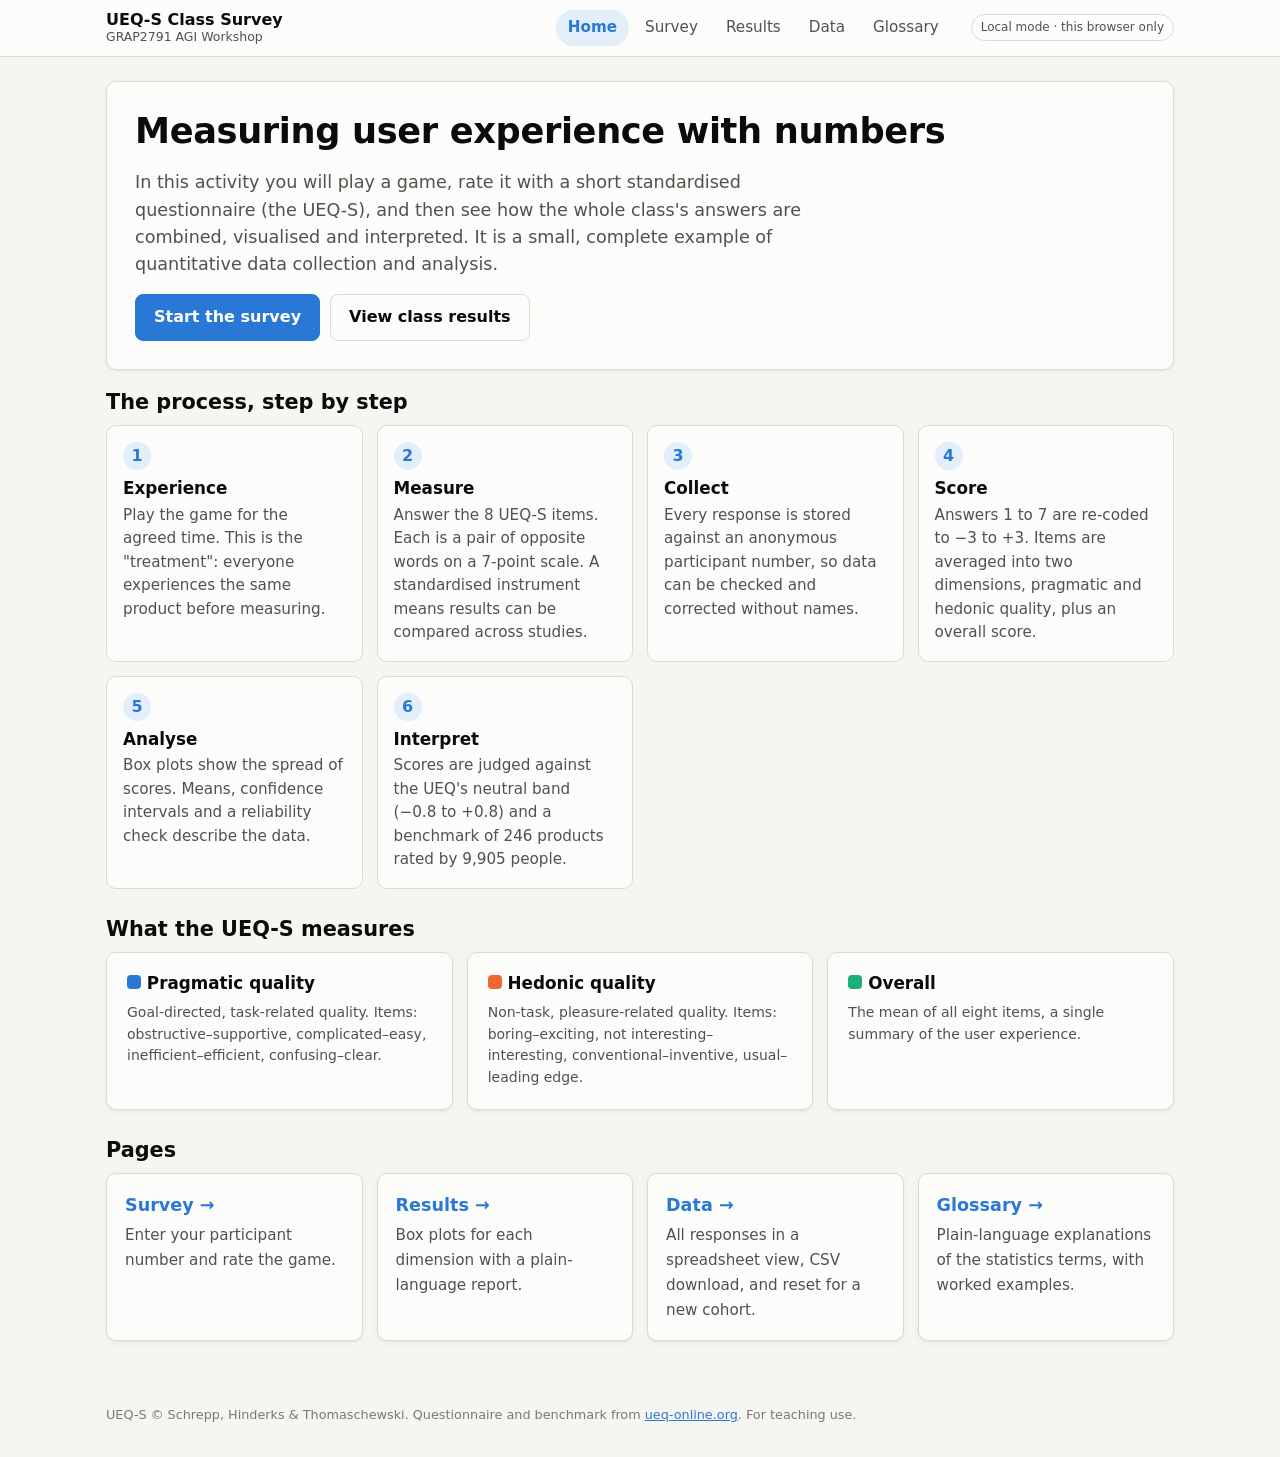
==== index.html @ 5f279a92 "UEQ-S Class Survey: survey, results, data, glossary pages" ====
<!doctype html>
<html lang="en-AU">
<head>
<meta charset="utf-8">
<meta name="viewport" content="width=device-width, initial-scale=1">
<title>UEQ-S Class Survey</title>
<link rel="stylesheet" href="css/style.css">
<link rel="icon" href="data:image/svg+xml,%3Csvg xmlns='http://www.w3.org/2000/svg' viewBox='0 0 32 32'%3E%3Crect width='32' height='32' rx='7' fill='%232a78d6'/%3E%3Cpath d='M9 22V14M16 22V9M23 22V17' stroke='white' stroke-width='3' stroke-linecap='round'/%3E%3C/svg%3E">
</head>
<body data-page="home">
<header class="site-header"><div class="inner">
  <a class="brand" href="index.html">UEQ-S Class Survey<small data-course></small></a>
  <nav class="nav" aria-label="Main">
    <a href="index.html" data-page="home">Home</a>
    <a href="survey.html" data-page="survey">Survey</a>
    <a href="results.html" data-page="results">Results</a>
    <a href="data.html" data-page="data">Data</a>
    <a href="glossary.html" data-page="glossary">Glossary</a>
  </nav>
  <span data-mode class="mode-badge"></span>
</div></header>

<main>
  <section class="card" style="padding:28px">
    <h1>Measuring user experience with numbers</h1>
    <p class="lead">In this activity you will play a game, rate it with a short standardised questionnaire (the UEQ-S), and then see how the whole class's answers are combined, visualised and interpreted. It is a small, complete example of quantitative data collection and analysis.</p>
    <div class="btn-row">
      <a class="btn primary" href="survey.html">Start the survey</a>
      <a class="btn" href="results.html">View class results</a>
    </div>
  </section>

  <h2>The process, step by step</h2>
  <ol class="steps" style="margin-bottom:28px">
    <li><h3>Experience</h3><p>Play the game for the agreed time. This is the "treatment": everyone experiences the same product before measuring.</p></li>
    <li><h3>Measure</h3><p>Answer the 8 UEQ-S items. Each is a pair of opposite words on a 7-point scale. A standardised instrument means results can be compared across studies.</p></li>
    <li><h3>Collect</h3><p>Every response is stored against an anonymous participant number, so data can be checked and corrected without names.</p></li>
    <li><h3>Score</h3><p>Answers 1 to 7 are re-coded to −3 to +3. Items are averaged into two dimensions, pragmatic and hedonic quality, plus an overall score.</p></li>
    <li><h3>Analyse</h3><p>Box plots show the spread of scores. Means, confidence intervals and a reliability check describe the data.</p></li>
    <li><h3>Interpret</h3><p>Scores are judged against the UEQ's neutral band (−0.8 to +0.8) and a benchmark of 246 products rated by 9,905 people.</p></li>
  </ol>

  <h2>What the UEQ-S measures</h2>
  <div class="cta-grid" style="margin-bottom:28px">
    <div class="card" style="margin:0"><h3><span class="swatch" style="background:var(--s-pq)"></span> Pragmatic quality</h3><p class="muted small" style="margin:0">Goal-directed, task-related quality. Items: obstructive–supportive, complicated–easy, inefficient–efficient, confusing–clear.</p></div>
    <div class="card" style="margin:0"><h3><span class="swatch" style="background:var(--s-hq)"></span> Hedonic quality</h3><p class="muted small" style="margin:0">Non-task, pleasure-related quality. Items: boring–exciting, not interesting–interesting, conventional–inventive, usual–leading edge.</p></div>
    <div class="card" style="margin:0"><h3><span class="swatch" style="background:var(--s-ov)"></span> Overall</h3><p class="muted small" style="margin:0">The mean of all eight items, a single summary of the user experience.</p></div>
  </div>

  <h2>Pages</h2>
  <div class="cta-grid">
    <a class="cta" href="survey.html"><strong>Survey →</strong><span>Enter your participant number and rate the game.</span></a>
    <a class="cta" href="results.html"><strong>Results →</strong><span>Box plots for each dimension with a plain-language report.</span></a>
    <a class="cta" href="data.html"><strong>Data →</strong><span>All responses in a spreadsheet view, CSV download, and reset for a new cohort.</span></a>
    <a class="cta" href="glossary.html"><strong>Glossary →</strong><span>Plain-language explanations of the statistics terms, with worked examples.</span></a>
  </div>
</main>
<footer class="site-footer">UEQ-S © Schrepp, Hinderks &amp; Thomaschewski. Questionnaire and benchmark from <a href="https://www.ueq-online.org/" target="_blank" rel="noopener">ueq-online.org</a>. For teaching use.</footer>
<script src="js/config.js"></script>
<script src="js/ueq.js"></script>
<script src="js/store.js"></script>
</body>
</html>
---- css/style.css ----
:root {
  color-scheme: light;
  --bg: #f6f5f2;
  --surface: #fcfcfb;
  --surface-2: #efeee9;
  --border: #dcdad3;
  --text: #0b0b0b;
  --text-2: #52514e;
  --text-3: #7a7974;
  --accent: #2a78d6;
  --accent-ink: #ffffff;
  --accent-soft: #e3eefb;
  --danger: #c62f2e;
  --danger-soft: #fbe6e5;
  --warn-soft: #fdf1d6;
  --ok: #1a7f37;
  --s-pq: #2a78d6;
  --s-hq: #eb6834;
  --s-ov: #1baf7a;
  --band: #ecebe6;
  --grid: #e3e1da;
  --radius: 10px;
  --shadow: 0 1px 2px rgba(0,0,0,.05), 0 2px 8px rgba(0,0,0,.04);
  font-family: system-ui, -apple-system, "Segoe UI", Roboto, Helvetica, Arial, sans-serif;
}
@media (prefers-color-scheme: dark) {
  :root:not([data-theme="light"]) {
    color-scheme: dark;
    --bg: #121211; --surface: #1a1a19; --surface-2: #242422; --border: #353532;
    --text: #ffffff; --text-2: #c3c2b7; --text-3: #94938b;
    --accent: #3987e5; --accent-soft: #1d2d42; --danger: #e66767; --danger-soft: #3a1e1e;
    --warn-soft: #3a3020; --ok: #4cc06e;
    --s-pq: #3987e5; --s-hq: #d95926; --s-ov: #199e70; --band: #262624; --grid: #2e2e2b;
  }
}
:root[data-theme="dark"] {
  color-scheme: dark;
  --bg: #121211; --surface: #1a1a19; --surface-2: #242422; --border: #353532;
  --text: #ffffff; --text-2: #c3c2b7; --text-3: #94938b;
  --accent: #3987e5; --accent-soft: #1d2d42; --danger: #e66767; --danger-soft: #3a1e1e;
  --warn-soft: #3a3020; --ok: #4cc06e;
  --s-pq: #3987e5; --s-hq: #d95926; --s-ov: #199e70; --band: #262624; --grid: #2e2e2b;
}

* { box-sizing: border-box; }
html, body { margin: 0; }
body { background: var(--bg); color: var(--text); line-height: 1.55; font-size: 16px; }
a { color: var(--accent); }
h1, h2, h3 { line-height: 1.2; margin: 0 0 .5em; }
h1 { font-size: clamp(1.6rem, 3.5vw, 2.2rem); letter-spacing: -.01em; }
h2 { font-size: 1.3rem; }
h3 { font-size: 1.05rem; }
p { margin: 0 0 .9em; }
.muted { color: var(--text-2); }
.small { font-size: .875rem; }

/* header */
.site-header { background: var(--surface); border-bottom: 1px solid var(--border); position: sticky; top: 0; z-index: 10; }
.site-header .inner { max-width: 1100px; margin: 0 auto; padding: 10px 16px; display: flex; flex-wrap: wrap; gap: 8px 20px; align-items: center; }
.brand { font-weight: 700; text-decoration: none; color: var(--text); display: flex; flex-direction: column; line-height: 1.15; }
.brand small { font-weight: 400; color: var(--text-2); font-size: .78rem; }
.nav { display: flex; gap: 4px; flex-wrap: wrap; margin-left: auto; }
.nav a { text-decoration: none; color: var(--text-2); padding: 6px 12px; border-radius: 999px; font-size: .95rem; }
.nav a:hover { background: var(--surface-2); color: var(--text); }
.nav a[aria-current="page"] { background: var(--accent-soft); color: var(--accent); font-weight: 600; }
.mode-badge { font-size: .75rem; padding: 3px 9px; border-radius: 999px; border: 1px solid var(--border); color: var(--text-2); white-space: nowrap; }
.mode-badge.is-shared { border-color: var(--ok); color: var(--ok); }

main { max-width: 1100px; margin: 0 auto; padding: 24px 16px 64px; }
main.narrow { max-width: 760px; }
.card { background: var(--surface); border: 1px solid var(--border); border-radius: var(--radius); padding: 20px; box-shadow: var(--shadow); margin-bottom: 20px; }
.lead { font-size: 1.1rem; color: var(--text-2); max-width: 65ch; }

/* buttons */
.btn { appearance: none; border: 1px solid var(--border); background: var(--surface); color: var(--text); padding: 10px 18px; border-radius: 8px; font: inherit; font-weight: 600; cursor: pointer; text-decoration: none; display: inline-flex; align-items: center; gap: 6px; }
.btn:hover { background: var(--surface-2); }
.btn.primary { background: var(--accent); border-color: var(--accent); color: var(--accent-ink); }
.btn.primary:hover { filter: brightness(1.08); }
.btn.danger { background: var(--danger); border-color: var(--danger); color: #fff; }
.btn.danger-outline { color: var(--danger); border-color: var(--danger); }
.btn.danger-outline:hover { background: var(--danger-soft); }
.btn:disabled { opacity: .5; cursor: not-allowed; }
.btn-row { display: flex; gap: 10px; flex-wrap: wrap; align-items: center; }
:focus-visible { outline: 3px solid var(--accent); outline-offset: 2px; }

/* home */
.steps { display: grid; grid-template-columns: repeat(auto-fit, minmax(230px, 1fr)); gap: 14px; counter-reset: step; padding: 0; list-style: none; margin: 0; }
.steps li { background: var(--surface); border: 1px solid var(--border); border-radius: var(--radius); padding: 16px; counter-increment: step; position: relative; }
.steps li::before { content: counter(step); display: inline-grid; place-items: center; width: 28px; height: 28px; border-radius: 50%; background: var(--accent-soft); color: var(--accent); font-weight: 700; margin-bottom: 8px; }
.steps li h3 { margin-bottom: .3em; }
.steps li p { margin: 0; color: var(--text-2); font-size: .95rem; }
.cta-grid { display: grid; grid-template-columns: repeat(auto-fit, minmax(220px, 1fr)); gap: 14px; }
.cta { display: block; text-decoration: none; color: inherit; background: var(--surface); border: 1px solid var(--border); border-radius: var(--radius); padding: 18px; box-shadow: var(--shadow); }
.cta:hover { border-color: var(--accent); }
.cta strong { display: block; font-size: 1.1rem; color: var(--accent); margin-bottom: 4px; }
.cta span { color: var(--text-2); font-size: .95rem; }

/* survey */
.field { margin-bottom: 18px; }
.field label { display: block; font-weight: 600; margin-bottom: 6px; }
.input { font: inherit; padding: 10px 12px; border: 1px solid var(--border); border-radius: 8px; background: var(--surface); color: var(--text); width: 140px; font-size: 1.1rem; }
.item { border: 1px solid var(--border); border-radius: var(--radius); padding: 14px 12px; margin: 0 0 12px; background: var(--surface); }
.item.missing { border-color: var(--danger); background: var(--danger-soft); }
.item legend { position: absolute; width: 1px; height: 1px; overflow: hidden; clip: rect(0 0 0 0); }
.item-row { display: grid; grid-template-columns: minmax(90px, 1fr) auto minmax(90px, 1fr); align-items: center; gap: 10px; }
.term { font-weight: 600; font-size: 1rem; }
.term.left { text-align: right; }
.dots { display: flex; gap: 4px; }
.dot { position: relative; }
.dot input { position: absolute; opacity: 0; width: 100%; height: 100%; margin: 0; cursor: pointer; }
.dot span { display: grid; place-items: center; width: 36px; height: 36px; border-radius: 50%; border: 2px solid var(--border); background: var(--surface); font-size: .72rem; color: var(--text-3); transition: background .12s, border-color .12s; }
.dot input:hover + span { border-color: var(--accent); }
.dot input:checked + span { background: var(--accent); border-color: var(--accent); color: var(--accent-ink); font-weight: 700; }
.dot input:focus-visible + span { outline: 3px solid var(--accent); outline-offset: 2px; }
.item-num { font-size: .75rem; color: var(--text-3); margin-bottom: 4px; }
@media (max-width: 560px) {
  .item-row { grid-template-columns: 1fr 1fr; }
  .term.left { text-align: left; grid-row: 1; grid-column: 1; }
  .term.right { text-align: right; grid-row: 1; grid-column: 2; }
  .dots { grid-row: 2; grid-column: 1 / -1; justify-content: space-between; }
  .dot span { width: 38px; height: 38px; }
}
.msg { padding: 12px 14px; border-radius: 8px; margin: 12px 0; }
.msg.error { background: var(--danger-soft); color: var(--text); border: 1px solid var(--danger); }
.msg.warn { background: var(--warn-soft); border: 1px solid var(--border); }
.msg.info { background: var(--accent-soft); }
.done { text-align: center; padding: 40px 20px; }
.done .tick { font-size: 2.6rem; color: var(--ok); }

/* results */
.toolbar { display: flex; flex-wrap: wrap; gap: 10px 16px; align-items: center; justify-content: space-between; margin-bottom: 16px; }
.kpis { display: flex; gap: 12px; flex-wrap: wrap; }
.kpi { background: var(--surface); border: 1px solid var(--border); border-radius: var(--radius); padding: 10px 16px; min-width: 120px; }
.kpi b { display: block; font-size: 1.6rem; line-height: 1.1; }
.kpi span { font-size: .8rem; color: var(--text-2); }
.dim-head { display: flex; align-items: center; gap: 10px; flex-wrap: wrap; }
.swatch { width: 14px; height: 14px; border-radius: 4px; display: inline-block; }
.chart-wrap { width: 100%; overflow: hidden; }
.chart-wrap svg { width: 100%; height: auto; display: block; }
.chart-wrap svg text { fill: var(--text-2); font-size: 12px; font-family: inherit; }
.chart-wrap svg .t-strong { fill: var(--text); font-weight: 600; }
.report { border-top: 1px solid var(--border); margin-top: 12px; padding-top: 12px; }
.report p { max-width: 75ch; }
.stats-grid { display: grid; grid-template-columns: repeat(auto-fit, minmax(110px, 1fr)); gap: 8px; margin: 10px 0 14px; }
.stat { background: var(--surface-2); border-radius: 8px; padding: 8px 10px; }
.stat b { display: block; font-size: 1.05rem; font-variant-numeric: tabular-nums; }
.stat span { font-size: .75rem; color: var(--text-2); }
.pill { display: inline-block; padding: 2px 10px; border-radius: 999px; font-size: .8rem; font-weight: 600; background: var(--surface-2); color: var(--text); border: 1px solid var(--border); }
details.learn { background: var(--surface); border: 1px solid var(--border); border-radius: var(--radius); padding: 12px 16px; margin-bottom: 12px; }
details.learn summary { cursor: pointer; font-weight: 600; }
details.learn[open] summary { margin-bottom: 8px; }
.tooltip { position: fixed; pointer-events: none; background: var(--text); color: var(--bg); padding: 5px 9px; border-radius: 6px; font-size: .8rem; z-index: 50; opacity: 0; transition: opacity .1s; white-space: nowrap; }
.empty { text-align: center; padding: 48px 16px; color: var(--text-2); }

/* data table */
.table-wrap { overflow: auto; border: 1px solid var(--border); border-radius: var(--radius); background: var(--surface); max-height: 70vh; }
table.sheet { border-collapse: collapse; font-variant-numeric: tabular-nums; font-size: .9rem; min-width: 100%; }
table.sheet th, table.sheet td { border: 1px solid var(--grid); padding: 6px 10px; text-align: center; white-space: nowrap; }
table.sheet thead th { background: var(--surface-2); position: sticky; top: 0; z-index: 2; font-weight: 600; }
table.sheet thead th .sub { display: block; white-space: normal; max-width: 92px; margin: 0 auto; font-weight: 400; font-size: .72rem; color: var(--text-2); }
table.sheet th.rowhead, table.sheet td.rowhead { background: var(--surface-2); color: var(--text-2); font-weight: 600; position: sticky; left: 0; z-index: 1; }
table.sheet thead th.rowhead { z-index: 3; }
table.sheet tbody tr:hover td { background: var(--accent-soft); }
table.sheet td.score { font-weight: 600; }
table.sheet td.flag { color: var(--danger); }
table.sheet tfoot td { background: var(--surface-2); font-weight: 600; }
.seg { display: inline-flex; border: 1px solid var(--border); border-radius: 8px; overflow: hidden; }
.seg button { border: 0; background: var(--surface); padding: 8px 12px; font: inherit; cursor: pointer; color: var(--text-2); }
.seg button[aria-pressed="true"] { background: var(--accent); color: var(--accent-ink); }

/* modal */
.modal-backdrop { position: fixed; inset: 0; background: rgba(0,0,0,.45); display: none; align-items: center; justify-content: center; padding: 16px; z-index: 100; }
.modal-backdrop.open { display: flex; }
.modal { background: var(--surface); color: var(--text); border-radius: 12px; max-width: 460px; width: 100%; padding: 22px; box-shadow: 0 10px 40px rgba(0,0,0,.3); }
.modal h2 { color: var(--danger); }
.site-footer { max-width: 1100px; margin: 0 auto; padding: 0 16px 32px; color: var(--text-3); font-size: .8rem; }

/* glossary */
.stat span a { color: inherit; text-decoration: underline dotted; text-underline-offset: 2px; }
.gloss-tools { position: sticky; top: 64px; z-index: 5; }
.az { display: flex; flex-wrap: wrap; gap: 6px; margin-top: 8px; }
.az a { font-size: .82rem; padding: 3px 9px; border-radius: 999px; background: var(--surface-2); text-decoration: none; color: var(--text); }
.az a:hover { background: var(--accent-soft); color: var(--accent); }
.gloss-group h2 { margin: 32px 0 12px; padding-bottom: 6px; border-bottom: 2px solid var(--border); }
.gloss { background: var(--surface); border: 1px solid var(--border); border-radius: var(--radius); padding: 16px 18px; margin-bottom: 12px; scroll-margin-top: 200px; }
.gloss h3 { font-size: 1.1rem; }
.gloss .anchor { color: var(--text); text-decoration: none; }
.gloss .anchor:hover { color: var(--accent); }
.gloss p:last-child { margin-bottom: 0; }
.formula, .example { border-radius: 8px; padding: 10px 12px; margin: 0 0 .9em; font-size: .95rem; }
.formula { background: var(--surface-2); font-variant-numeric: tabular-nums; }
.example { background: var(--accent-soft); }
.formula span, .example span { display: block; font-size: .72rem; text-transform: uppercase; letter-spacing: .06em; color: var(--text-2); margin-bottom: 3px; font-weight: 600; }
.in-tool { font-size: .92rem; color: var(--text-2); }
.gloss.flash { animation: flash 1.6s ease-out; }
@keyframes flash { 0% { border-color: var(--accent); box-shadow: 0 0 0 3px var(--accent-soft); } 100% { border-color: var(--border); box-shadow: none; } }
@media (max-width: 700px) { .gloss-tools { position: static; } .gloss { scroll-margin-top: 80px; } }
@media (max-width: 700px) { .site-header { position: static; } .nav a { padding: 6px 9px; } .nav { margin-left: 0; } }
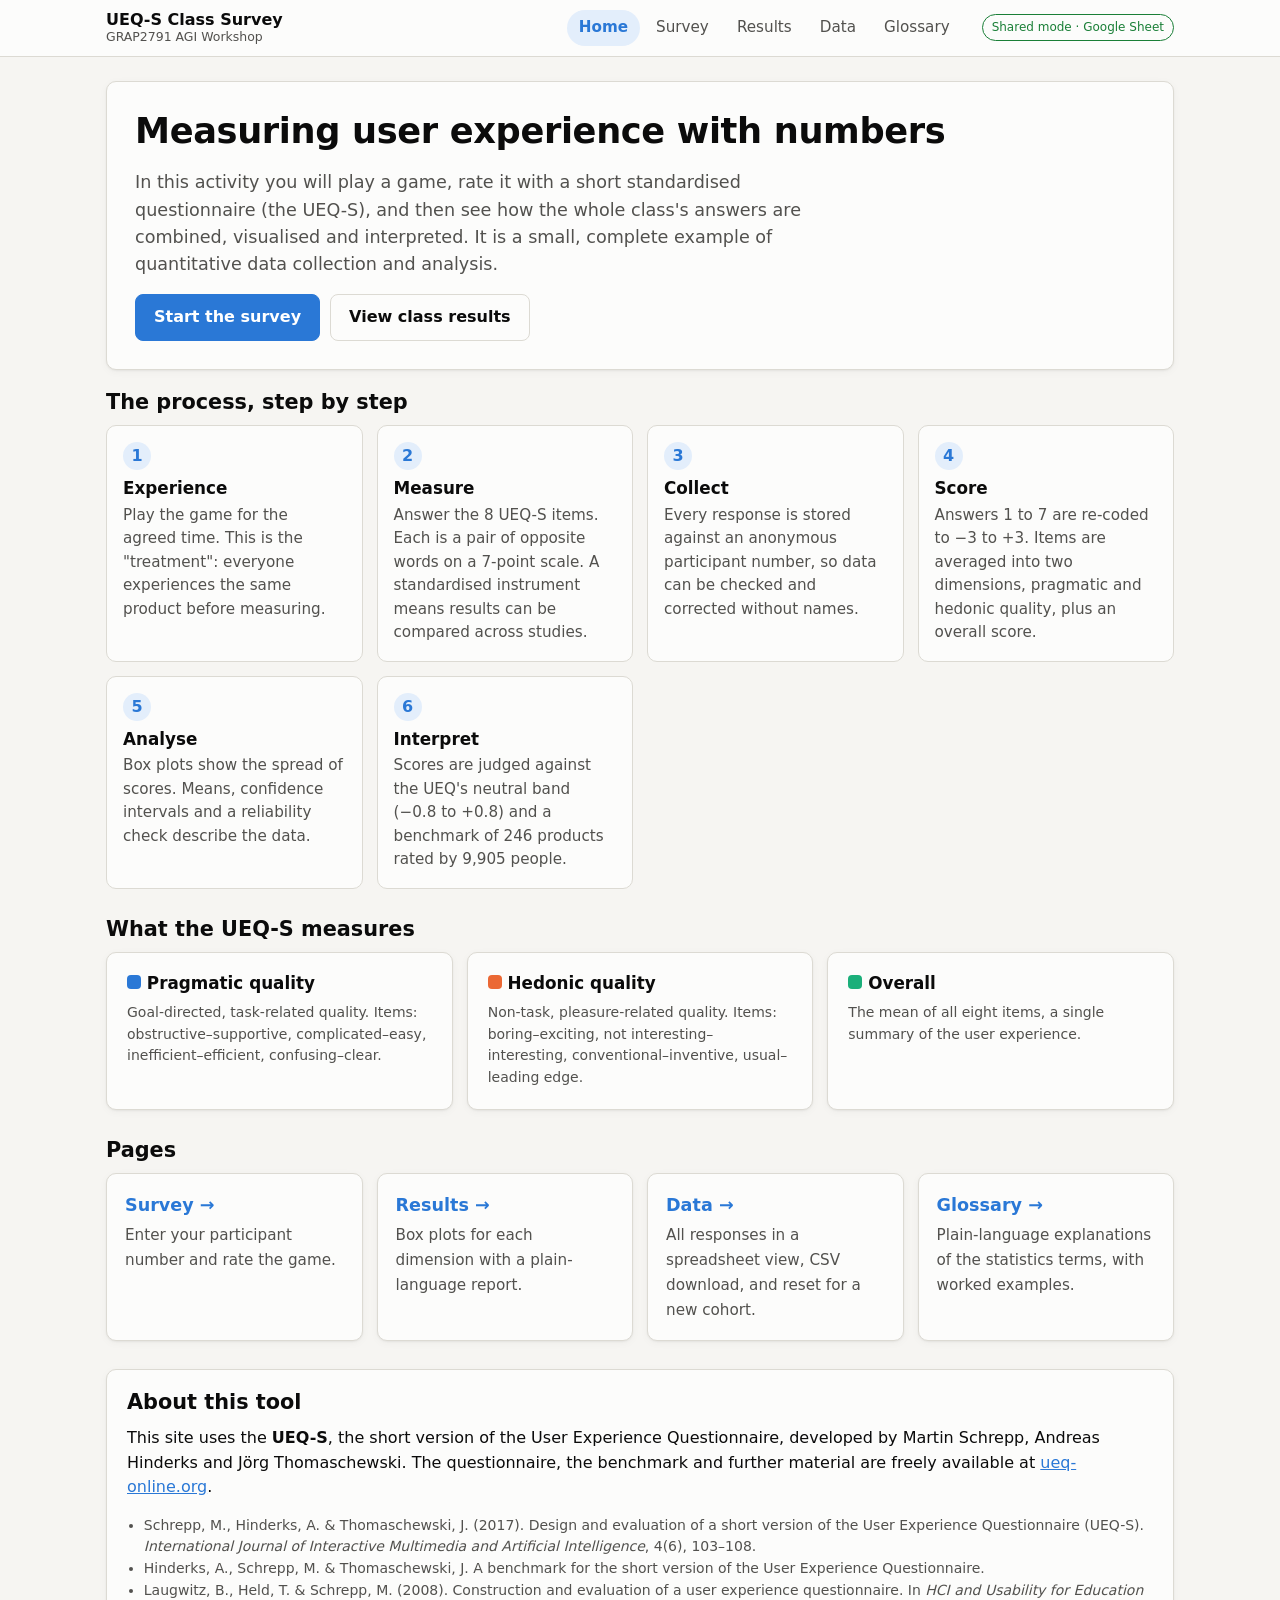
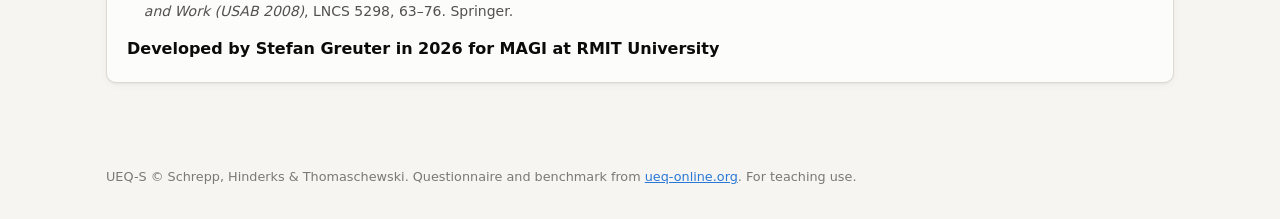
==== commit 74607299: "Home page: UEQ-S attribution and developer credit" ====
--- a/index.html
+++ b/index.html
@@ -54,6 +54,16 @@
     <a class="cta" href="data.html"><strong>Data →</strong><span>All responses in a spreadsheet view, CSV download, and reset for a new cohort.</span></a>
     <a class="cta" href="glossary.html"><strong>Glossary →</strong><span>Plain-language explanations of the statistics terms, with worked examples.</span></a>
   </div>
+<section class="card" style="margin-top:28px">
+    <h2>About this tool</h2>
+    <p>This site uses the <b>UEQ-S</b>, the short version of the User Experience Questionnaire, developed by Martin Schrepp, Andreas Hinderks and J&ouml;rg Thomaschewski. The questionnaire, the benchmark and further material are freely available at <a href="https://www.ueq-online.org/" target="_blank" rel="noopener">ueq-online.org</a>.</p>
+    <ul class="small muted" style="padding-left:1.2em;margin:0 0 1em">
+      <li>Schrepp, M., Hinderks, A. &amp; Thomaschewski, J. (2017). Design and evaluation of a short version of the User Experience Questionnaire (UEQ-S). <i>International Journal of Interactive Multimedia and Artificial Intelligence</i>, 4(6), 103&ndash;108.</li>
+      <li>Hinderks, A., Schrepp, M. &amp; Thomaschewski, J. A benchmark for the short version of the User Experience Questionnaire.</li>
+      <li>Laugwitz, B., Held, T. &amp; Schrepp, M. (2008). Construction and evaluation of a user experience questionnaire. In <i>HCI and Usability for Education and Work (USAB 2008)</i>, LNCS 5298, 63&ndash;76. Springer.</li>
+    </ul>
+    <p style="margin:0"><b>Developed by Stefan Greuter in 2026 for MAGI at RMIT University</b></p>
+  </section>
 </main>
 <footer class="site-footer">UEQ-S © Schrepp, Hinderks &amp; Thomaschewski. Questionnaire and benchmark from <a href="https://www.ueq-online.org/" target="_blank" rel="noopener">ueq-online.org</a>. For teaching use.</footer>
 <script src="js/config.js"></script>
